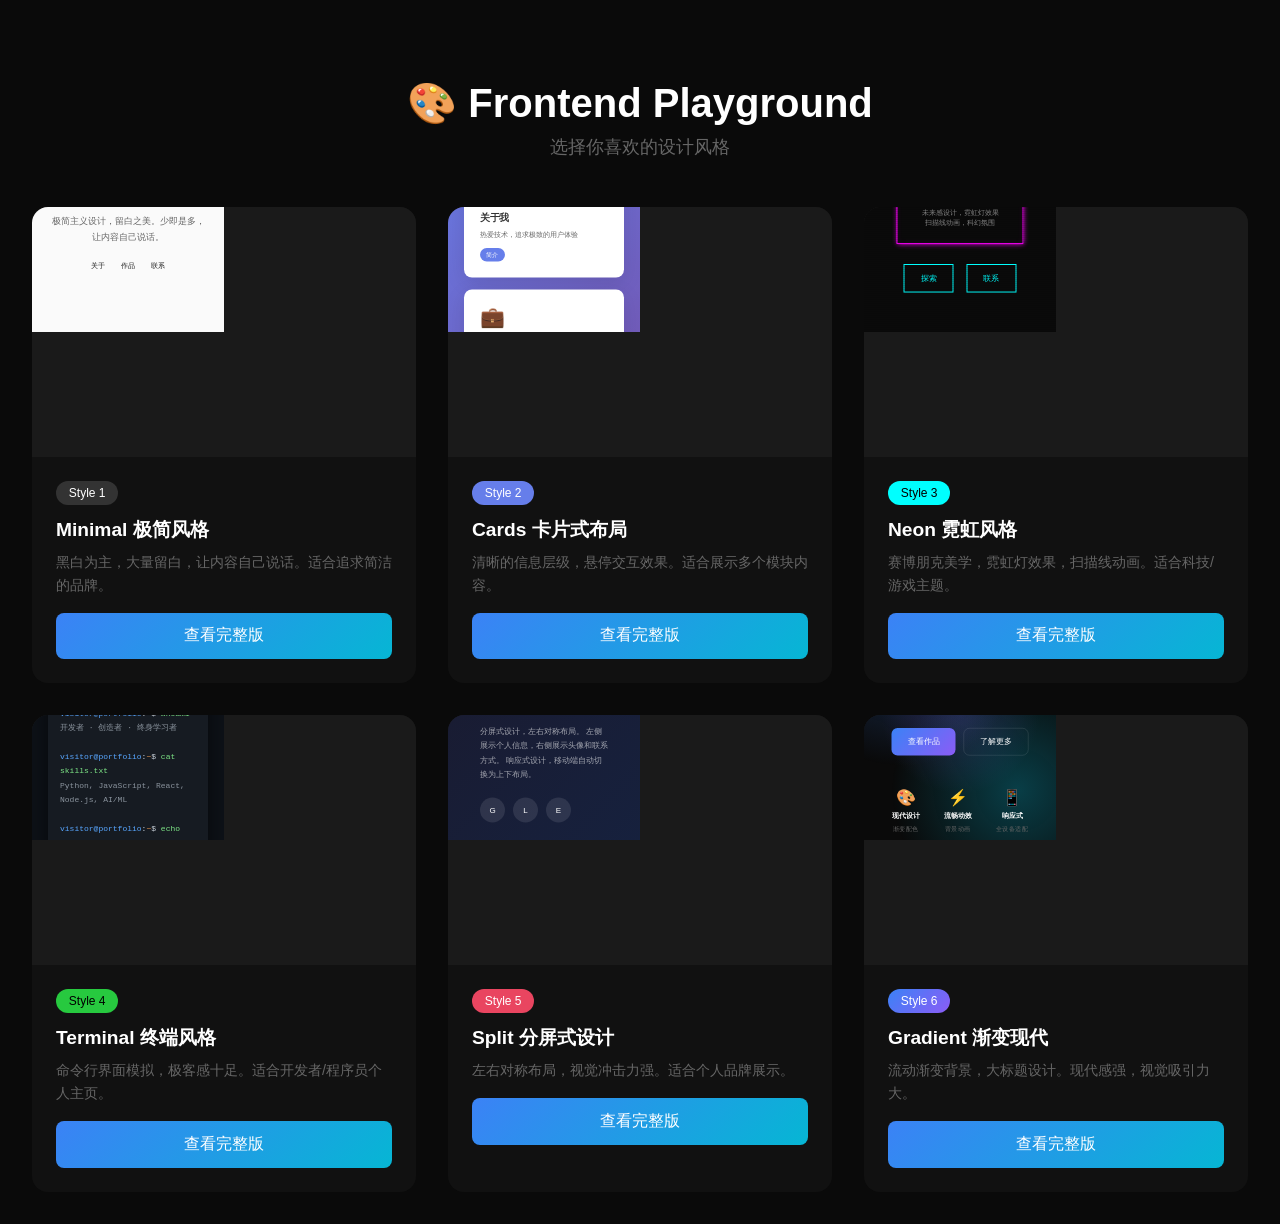
==== playground/index.html @ a3e3b0ba "Add frontend playground with 6 design styles - Style 1: Minimal - 极简风格 - Style 2: Cards - 卡片式布局 - St" ====
<!DOCTYPE html>
<html lang="zh-CN">
<head>
    <meta charset="UTF-8">
    <meta name="viewport" content="width=device-width, initial-scale=1.0">
    <title>Frontend Playground - 设计风格选择</title>
    <style>
        * { margin: 0; padding: 0; box-sizing: border-box; }
        body {
            font-family: 'Inter', -apple-system, sans-serif;
            background: #0a0a0a;
            min-height: 100vh;
            padding: 2rem;
        }
        .header {
            text-align: center;
            padding: 3rem 0;
        }
        .header h1 {
            font-size: 2.5rem;
            color: white;
            margin-bottom: 0.5rem;
        }
        .header p {
            color: #666;
            font-size: 1.1rem;
        }
        .grid {
            display: grid;
            grid-template-columns: repeat(auto-fit, minmax(350px, 1fr));
            gap: 2rem;
            max-width: 1400px;
            margin: 0 auto;
        }
        .card {
            background: #111;
            border-radius: 16px;
            overflow: hidden;
            transition: all 0.3s;
        }
        .card:hover {
            transform: translateY(-5px);
            box-shadow: 0 20px 40px rgba(0,0,0,0.4);
        }
        .preview {
            height: 250px;
            background: #1a1a1a;
            display: flex;
            align-items: center;
            justify-content: center;
            font-size: 0.8rem;
            color: #444;
            position: relative;
            overflow: hidden;
        }
        .preview iframe {
            width: 100%;
            height: 100%;
            border: none;
            transform: scale(0.5);
            transform-origin: top left;
            width: 200%;
            height: 200%;
            pointer-events: none;
        }
        .card-content {
            padding: 1.5rem;
        }
        .card-tag {
            display: inline-block;
            padding: 0.3rem 0.8rem;
            border-radius: 20px;
            font-size: 0.75rem;
            margin-bottom: 0.75rem;
        }
        .card-content h3 {
            color: white;
            font-size: 1.2rem;
            margin-bottom: 0.5rem;
        }
        .card-content p {
            color: #666;
            font-size: 0.9rem;
            line-height: 1.6;
        }
        .card-link {
            display: block;
            margin-top: 1rem;
            padding: 0.8rem;
            background: linear-gradient(135deg, #3b82f6, #06b6d4);
            color: white;
            text-align: center;
            border-radius: 8px;
            text-decoration: none;
            font-weight: 500;
            transition: all 0.3s;
        }
        .card-link:hover {
            opacity: 0.9;
        }
        .tag-minimal { background: #333; color: #fff; }
        .tag-cards { background: #667eea; color: #fff; }
        .tag-neon { background: #0ff; color: #000; }
        .tag-terminal { background: #27c93f; color: #000; }
        .tag-split { background: #e94560; color: #fff; }
        .tag-gradient { background: linear-gradient(135deg, #3b82f6, #8b5cf6); color: #fff; }
    </style>
</head>
<body>
    <div class="header">
        <h1>🎨 Frontend Playground</h1>
        <p>选择你喜欢的设计风格</p>
    </div>
    
    <div class="grid">
        <div class="card">
            <div class="preview">
                <iframe src="style-1-minimal.html"></iframe>
            </div>
            <div class="card-content">
                <span class="card-tag tag-minimal">Style 1</span>
                <h3>Minimal 极简风格</h3>
                <p>黑白为主，大量留白，让内容自己说话。适合追求简洁的品牌。</p>
                <a href="style-1-minimal.html" class="card-link">查看完整版</a>
            </div>
        </div>
        
        <div class="card">
            <div class="preview">
                <iframe src="style-2-cards.html"></iframe>
            </div>
            <div class="card-content">
                <span class="card-tag tag-cards">Style 2</span>
                <h3>Cards 卡片式布局</h3>
                <p>清晰的信息层级，悬停交互效果。适合展示多个模块内容。</p>
                <a href="style-2-cards.html" class="card-link">查看完整版</a>
            </div>
        </div>
        
        <div class="card">
            <div class="preview">
                <iframe src="style-3-neon.html"></iframe>
            </div>
            <div class="card-content">
                <span class="card-tag tag-neon">Style 3</span>
                <h3>Neon 霓虹风格</h3>
                <p>赛博朋克美学，霓虹灯效果，扫描线动画。适合科技/游戏主题。</p>
                <a href="style-3-neon.html" class="card-link">查看完整版</a>
            </div>
        </div>
        
        <div class="card">
            <div class="preview">
                <iframe src="style-4-terminal.html"></iframe>
            </div>
            <div class="card-content">
                <span class="card-tag tag-terminal">Style 4</span>
                <h3>Terminal 终端风格</h3>
                <p>命令行界面模拟，极客感十足。适合开发者/程序员个人主页。</p>
                <a href="style-4-terminal.html" class="card-link">查看完整版</a>
            </div>
        </div>
        
        <div class="card">
            <div class="preview">
                <iframe src="style-5-split.html"></iframe>
            </div>
            <div class="card-content">
                <span class="card-tag tag-split">Style 5</span>
                <h3>Split 分屏式设计</h3>
                <p>左右对称布局，视觉冲击力强。适合个人品牌展示。</p>
                <a href="style-5-split.html" class="card-link">查看完整版</a>
            </div>
        </div>
        
        <div class="card">
            <div class="preview">
                <iframe src="style-6-gradient.html"></iframe>
            </div>
            <div class="card-content">
                <span class="card-tag tag-gradient">Style 6</span>
                <h3>Gradient 渐变现代</h3>
                <p>流动渐变背景，大标题设计。现代感强，视觉吸引力大。</p>
                <a href="style-6-gradient.html" class="card-link">查看完整版</a>
            </div>
        </div>
    </div>
</body>
</html>
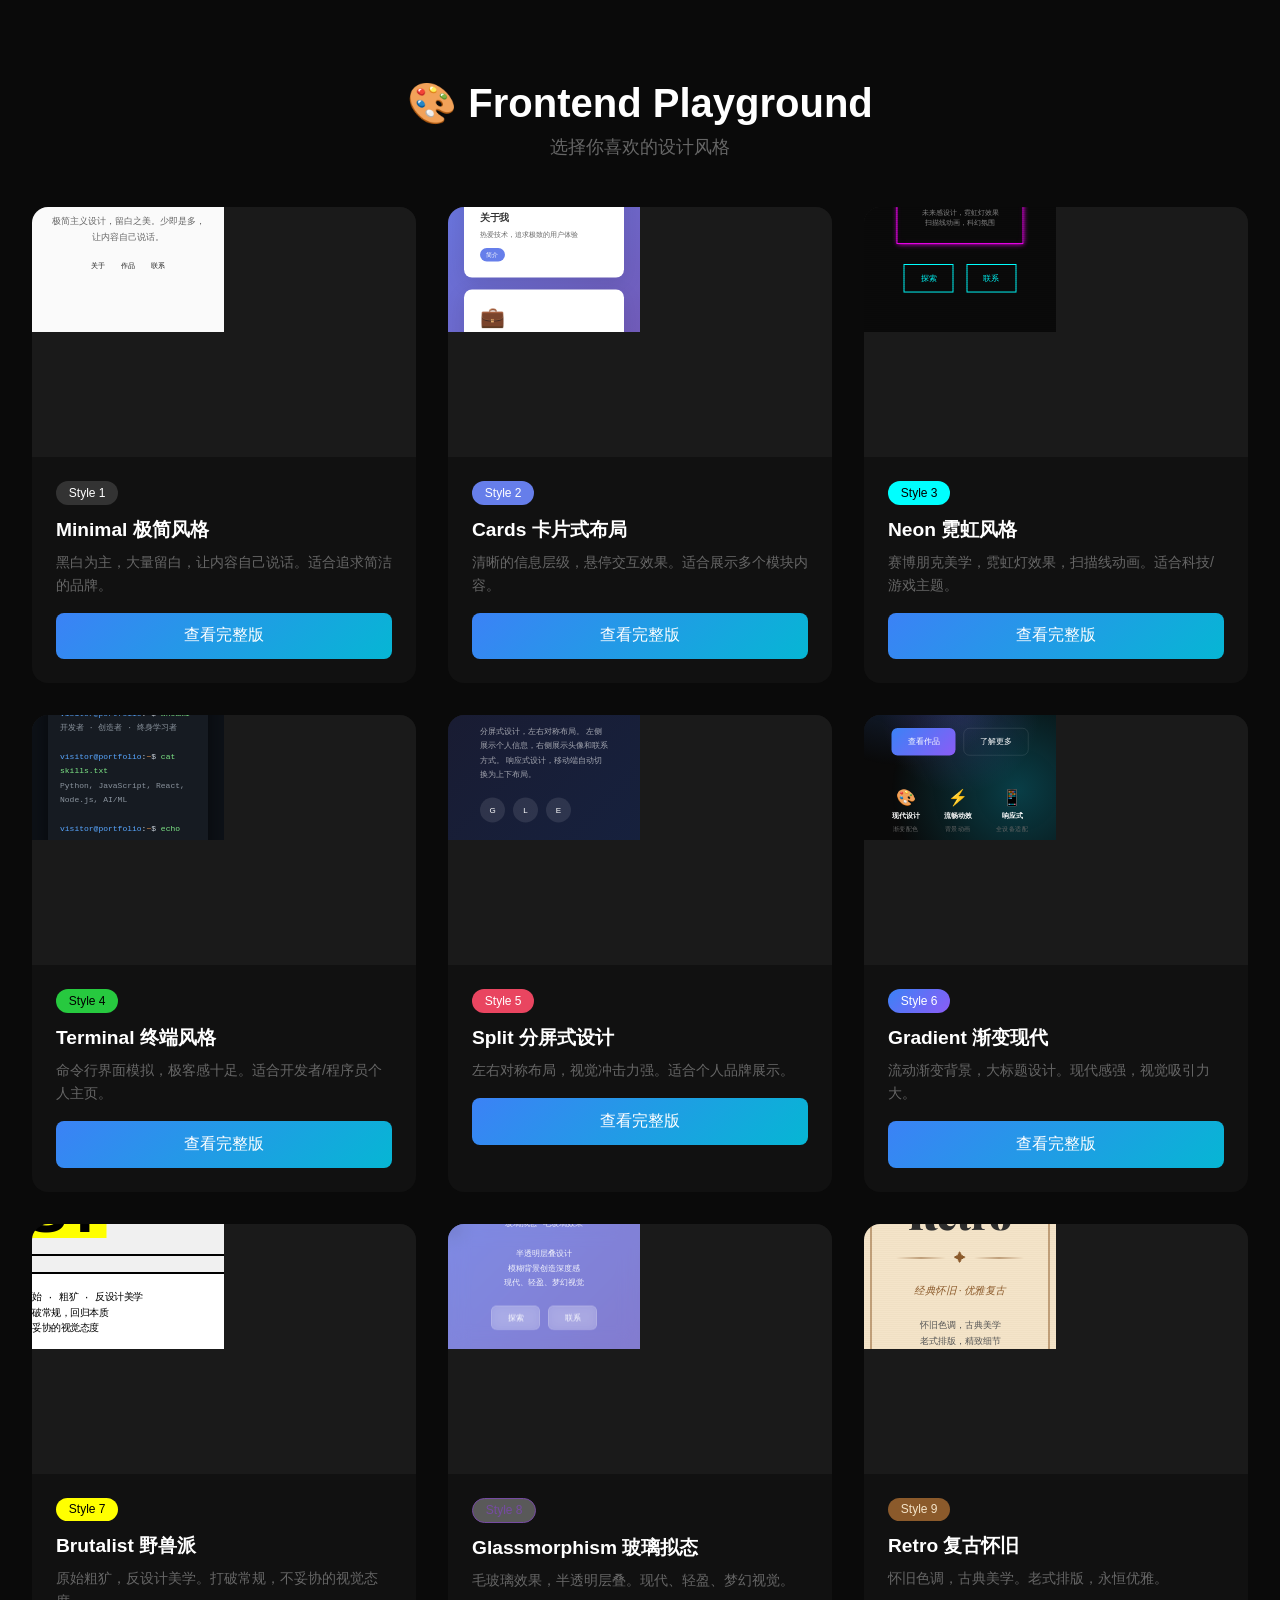
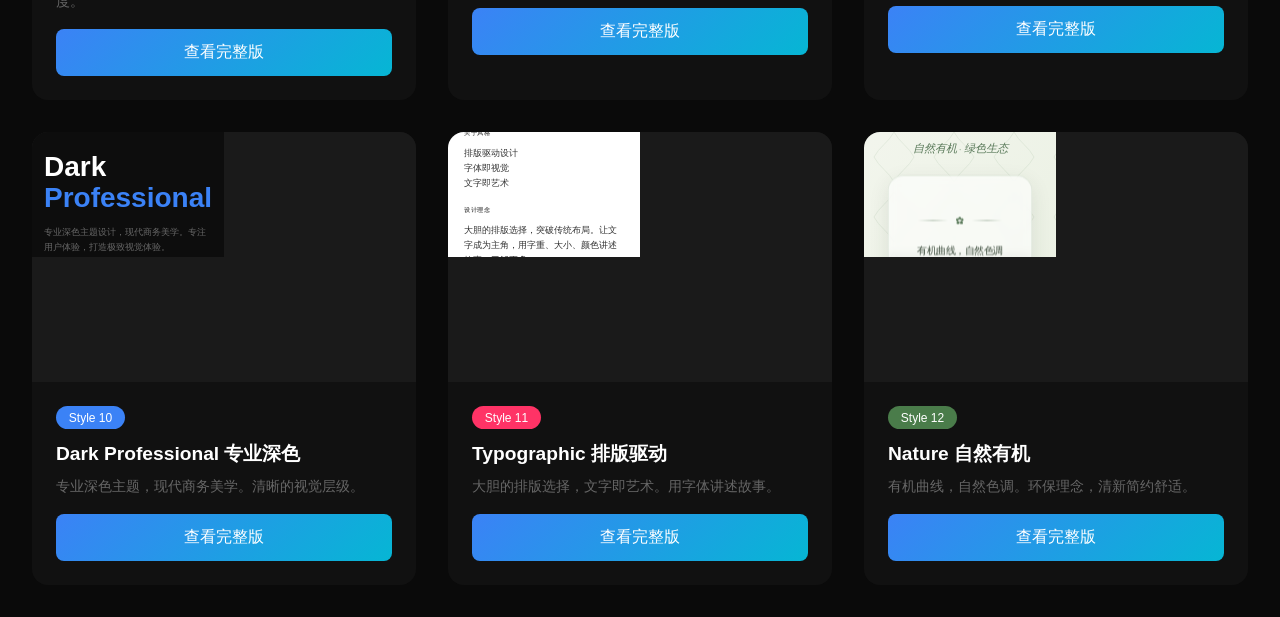
==== commit 2a6201ed: "Add 6 new design styles to playground New styles: - Style 7: Brutalist (野兽派) - Raw, anti-design aest" ====
--- a/playground/index.html
+++ b/playground/index.html
@@ -104,6 +104,12 @@
         .tag-terminal { background: #27c93f; color: #000; }
         .tag-split { background: #e94560; color: #fff; }
         .tag-gradient { background: linear-gradient(135deg, #3b82f6, #8b5cf6); color: #fff; }
+        .tag-brutalist { background: #ff0; color: #000; }
+        .tag-glassmorphism { background: rgba(255,255,255,0.3); color: #764ba2; border: 1px solid #764ba2; }
+        .tag-retro { background: #8b5a2b; color: #f4e4c9; }
+        .tag-dark-professional { background: #3b82f6; color: #fff; }
+        .tag-typographic { background: #ff3366; color: #fff; }
+        .tag-nature { background: #4a7c4a; color: #fff; }
     </style>
 </head>
 <body>
@@ -184,6 +190,78 @@
                 <a href="style-6-gradient.html" class="card-link">查看完整版</a>
             </div>
         </div>
+        
+        <div class="card">
+            <div class="preview">
+                <iframe src="style-7-brutalist.html"></iframe>
+            </div>
+            <div class="card-content">
+                <span class="card-tag tag-brutalist">Style 7</span>
+                <h3>Brutalist 野兽派</h3>
+                <p>原始粗犷，反设计美学。打破常规，不妥协的视觉态度。</p>
+                <a href="style-7-brutalist.html" class="card-link">查看完整版</a>
+            </div>
+        </div>
+        
+        <div class="card">
+            <div class="preview">
+                <iframe src="style-8-glassmorphism.html"></iframe>
+            </div>
+            <div class="card-content">
+                <span class="card-tag tag-glassmorphism">Style 8</span>
+                <h3>Glassmorphism 玻璃拟态</h3>
+                <p>毛玻璃效果，半透明层叠。现代、轻盈、梦幻视觉。</p>
+                <a href="style-8-glassmorphism.html" class="card-link">查看完整版</a>
+            </div>
+        </div>
+        
+        <div class="card">
+            <div class="preview">
+                <iframe src="style-9-retro.html"></iframe>
+            </div>
+            <div class="card-content">
+                <span class="card-tag tag-retro">Style 9</span>
+                <h3>Retro 复古怀旧</h3>
+                <p>怀旧色调，古典美学。老式排版，永恒优雅。</p>
+                <a href="style-9-retro.html" class="card-link">查看完整版</a>
+            </div>
+        </div>
+        
+        <div class="card">
+            <div class="preview">
+                <iframe src="style-10-dark-professional.html"></iframe>
+            </div>
+            <div class="card-content">
+                <span class="card-tag tag-dark-professional">Style 10</span>
+                <h3>Dark Professional 专业深色</h3>
+                <p>专业深色主题，现代商务美学。清晰的视觉层级。</p>
+                <a href="style-10-dark-professional.html" class="card-link">查看完整版</a>
+            </div>
+        </div>
+        
+        <div class="card">
+            <div class="preview">
+                <iframe src="style-11-typographic.html"></iframe>
+            </div>
+            <div class="card-content">
+                <span class="card-tag tag-typographic">Style 11</span>
+                <h3>Typographic 排版驱动</h3>
+                <p>大胆的排版选择，文字即艺术。用字体讲述故事。</p>
+                <a href="style-11-typographic.html" class="card-link">查看完整版</a>
+            </div>
+        </div>
+        
+        <div class="card">
+            <div class="preview">
+                <iframe src="style-12-nature.html"></iframe>
+            </div>
+            <div class="card-content">
+                <span class="card-tag tag-nature">Style 12</span>
+                <h3>Nature 自然有机</h3>
+                <p>有机曲线，自然色调。环保理念，清新简约舒适。</p>
+                <a href="style-12-nature.html" class="card-link">查看完整版</a>
+            </div>
+        </div>
     </div>
 </body>
 </html>
